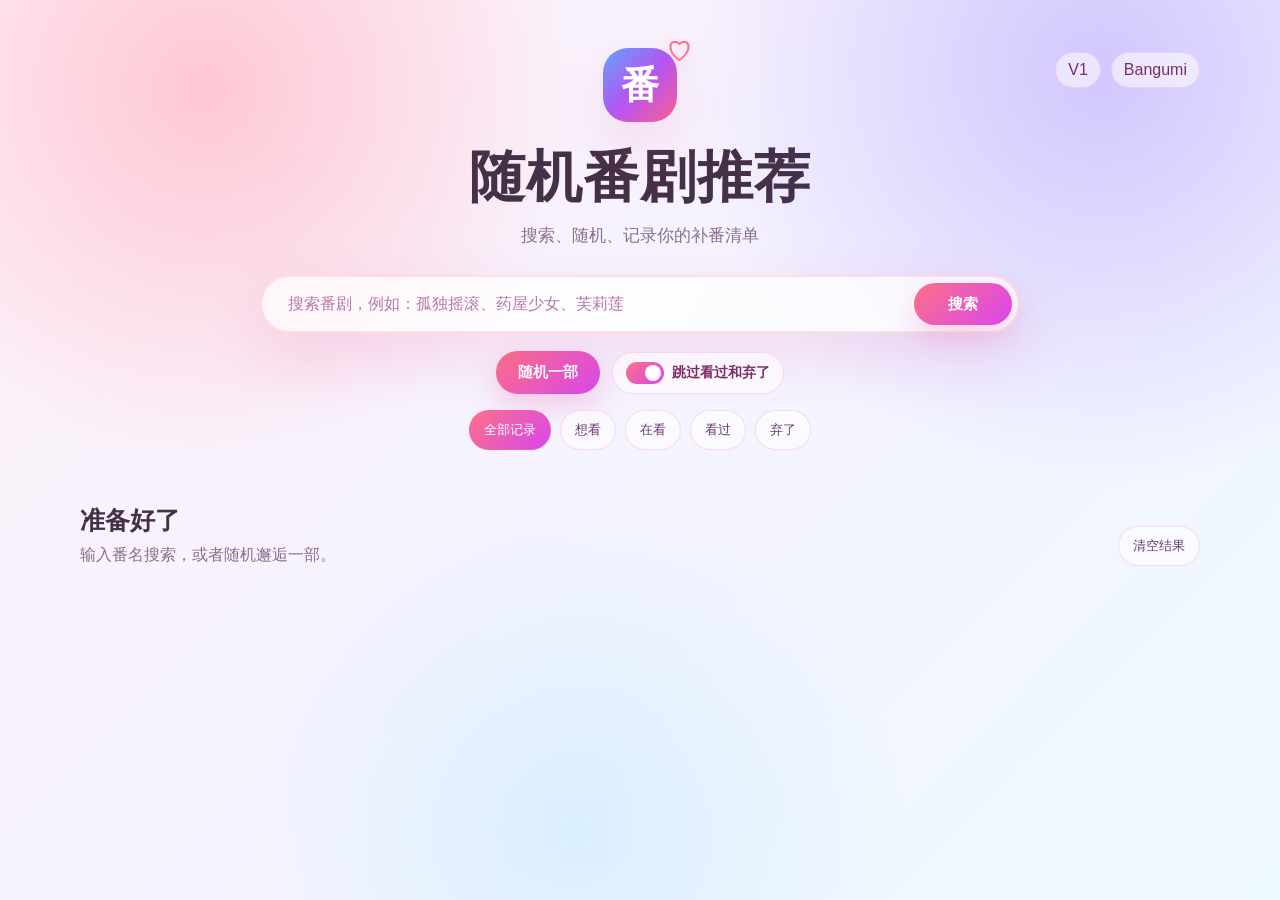
==== v1/index.html @ 69c16ca4 "Add files via upload" ====
<!DOCTYPE html>
<html lang="zh-CN">
<head>
  <meta charset="UTF-8" />
  <meta name="viewport" content="width=device-width, initial-scale=1.0" />
  <title>随机番剧推荐 V2</title>
  <link rel="stylesheet" href="style.css" />
</head>
<body>
  <main class="page">
    <section class="hero">
      <div class="top-links">
        <a href="./v1/">V1</a>
        <a href="https://bgm.tv/" target="_blank" rel="noreferrer">Bangumi</a>
      </div>

      <div class="logo">番</div>
      <h1>随机番剧推荐</h1>
      <p>搜索、随机、记录你的补番清单</p>

      <div class="search-shell">
        <input id="searchInput" type="text" autocomplete="off" placeholder="搜索番剧，例如：孤独摇滚、药屋少女、芙莉莲" />
        <button id="searchBtn">搜索</button>
      </div>

      <div class="quick-actions">
        <button id="randomBtn" class="primary-btn">随机一部</button>

        <label class="switch">
          <input id="skipWatchedInput" type="checkbox" checked />
          <span></span>
          <b>跳过看过和弃了</b>
        </label>
      </div>

      <div class="filters">
        <button class="filter-btn active" data-filter="全部">全部记录</button>
        <button class="filter-btn" data-filter="想看">想看</button>
        <button class="filter-btn" data-filter="在看">在看</button>
        <button class="filter-btn" data-filter="看过">看过</button>
        <button class="filter-btn" data-filter="弃了">弃了</button>
      </div>
    </section>

    <section class="result-head">
      <div>
        <h2 id="resultTitle">准备好了</h2>
        <p id="resultTip">输入番名搜索，或者随机邂逅一部。</p>
      </div>
      <button id="clearBtn" class="ghost-btn">清空结果</button>
    </section>

    <section id="resultList" class="grid"></section>
  </main>

  <template id="cardSkeleton">
    <article class="card skeleton-card">
      <div class="cover-wrap shimmer"></div>
      <div class="body">
        <div class="line shimmer"></div>
        <div class="line short shimmer"></div>
        <div class="chips">
          <span class="chip shimmer"></span>
          <span class="chip shimmer"></span>
          <span class="chip shimmer"></span>
        </div>
        <div class="text-block shimmer"></div>
      </div>
    </article>
  </template>

  <script src="app.js"></script>
</body>
</html>
---- v1/style.css ----
* {
  box-sizing: border-box;
}

:root {
  --text: #443047;
  --muted: #8a6f8d;
  --card: rgba(255, 255, 255, 0.72);
  --line: rgba(244, 114, 182, 0.24);
  --pink: #fb5f91;
  --purple: #b455f2;
  --blue: #60a5fa;
  --shadow: 0 24px 60px rgba(236, 72, 153, 0.16);
}

body {
  margin: 0;
  min-height: 100vh;
  font-family: "Microsoft YaHei", "PingFang SC", Arial, sans-serif;
  color: var(--text);
  background:
    radial-gradient(circle at 16% 10%, rgba(255, 183, 197, 0.72), transparent 28%),
    radial-gradient(circle at 86% 8%, rgba(196, 181, 253, 0.72), transparent 30%),
    radial-gradient(circle at 45% 92%, rgba(186, 230, 253, 0.42), transparent 30%),
    linear-gradient(135deg, #fff1f8, #f5f3ff 48%, #eef9ff);
}

button,
input {
  font-family: inherit;
}

button {
  border: 0;
  cursor: pointer;
}

.page {
  width: min(1120px, 92vw);
  margin: 0 auto;
  padding: 48px 0 72px;
}

.hero {
  position: relative;
  display: flex;
  flex-direction: column;
  align-items: center;
  text-align: center;
}

.top-links {
  position: absolute;
  right: 0;
  top: 4px;
  display: flex;
  gap: 10px;
}

.top-links a {
  padding: 8px 12px;
  border-radius: 999px;
  color: #7c2d64;
  text-decoration: none;
  background: rgba(255, 255, 255, 0.55);
  border: 1px solid var(--line);
  backdrop-filter: blur(16px);
}

.logo {
  position: relative;
  width: 74px;
  height: 74px;
  display: grid;
  place-items: center;
  border-radius: 25px;
  color: white;
  font-size: 38px;
  font-weight: 900;
  background: linear-gradient(135deg, var(--blue), var(--purple), var(--pink));
  box-shadow: var(--shadow);
}

.logo::after {
  content: "♡";
  position: absolute;
  right: -14px;
  top: -12px;
  color: #fb7185;
  font-size: 24px;
  text-shadow: 0 8px 18px rgba(236, 72, 153, 0.25);
}

h1 {
  margin: 18px 0 8px;
  font-size: clamp(34px, 6vw, 56px);
  letter-spacing: 1px;
}

.hero p {
  margin: 0 0 28px;
  color: var(--muted);
  font-size: 17px;
}

.search-shell {
  width: min(760px, 100%);
  height: 58px;
  display: flex;
  padding: 6px;
  border-radius: 999px;
  background: rgba(255, 255, 255, 0.72);
  border: 2px solid rgba(255, 182, 193, 0.42);
  backdrop-filter: blur(18px);
  box-shadow: var(--shadow);
}

.search-shell input {
  flex: 1;
  min-width: 0;
  border: 0;
  outline: 0;
  padding: 0 20px;
  background: transparent;
  color: #4c1d52;
  font-size: 16px;
}

.search-shell input::placeholder {
  color: #b779a7;
}

.search-shell button,
.primary-btn {
  border-radius: 999px;
  color: white;
  font-weight: 800;
  background: linear-gradient(135deg, #fb7185, #d946ef);
  box-shadow: 0 12px 28px rgba(236, 72, 153, 0.22);
}

.search-shell button {
  min-width: 98px;
  font-size: 15px;
}

.quick-actions {
  margin-top: 18px;
  display: flex;
  gap: 12px;
  align-items: center;
  justify-content: center;
  flex-wrap: wrap;
}

.primary-btn {
  padding: 12px 22px;
  font-size: 15px;
}

.switch {
  display: inline-flex;
  align-items: center;
  gap: 8px;
  padding: 9px 13px;
  border-radius: 999px;
  color: #7c2d64;
  background: rgba(255, 255, 255, 0.58);
  border: 1px solid var(--line);
  backdrop-filter: blur(16px);
  user-select: none;
}

.switch input {
  display: none;
}

.switch span {
  position: relative;
  width: 38px;
  height: 22px;
  border-radius: 999px;
  background: rgba(148, 163, 184, 0.45);
}

.switch span::after {
  content: "";
  position: absolute;
  left: 3px;
  top: 3px;
  width: 16px;
  height: 16px;
  border-radius: 999px;
  background: white;
  transition: 0.2s ease;
}

.switch input:checked + span {
  background: linear-gradient(135deg, #fb7185, #d946ef);
}

.switch input:checked + span::after {
  transform: translateX(16px);
}

.switch b {
  font-size: 14px;
  font-weight: 600;
}

.filters {
  margin-top: 16px;
  display: flex;
  gap: 9px;
  justify-content: center;
  flex-wrap: wrap;
}

.filter-btn,
.ghost-btn {
  padding: 10px 14px;
  border-radius: 999px;
  color: #6b3a73;
  background: rgba(255, 255, 255, 0.54);
  border: 1px solid var(--line);
  backdrop-filter: blur(16px);
  transition: 0.18s ease;
}

.filter-btn.active,
.filter-btn:hover,
.ghost-btn:hover {
  color: white;
  background: linear-gradient(135deg, #fb7185, #d946ef);
}

.result-head {
  margin: 54px 0 20px;
  display: flex;
  align-items: end;
  justify-content: space-between;
  gap: 16px;
}

.result-head h2 {
  margin: 0;
  font-size: 25px;
}

.result-head p {
  margin: 8px 0 0;
  color: var(--muted);
}

.grid {
  display: grid;
  grid-template-columns: repeat(auto-fill, minmax(230px, 1fr));
  gap: 18px;
}

.card {
  overflow: hidden;
  border-radius: 26px;
  background: var(--card);
  border: 2px solid rgba(255, 182, 193, 0.28);
  backdrop-filter: blur(18px);
  box-shadow: var(--shadow);
  transition: transform 0.2s ease, box-shadow 0.2s ease;
}

.card:hover {
  transform: translateY(-6px);
  box-shadow: 0 28px 70px rgba(236, 72, 153, 0.22);
}

.cover-wrap {
  position: relative;
  height: 322px;
  background: rgba(255, 255, 255, 0.42);
}

.cover {
  width: 100%;
  height: 100%;
  object-fit: cover;
  display: block;
  opacity: 0;
  transition: opacity 0.22s ease;
}

.cover.loaded {
  opacity: 1;
}

.status-badge {
  position: absolute;
  left: 12px;
  top: 12px;
  padding: 6px 10px;
  border-radius: 999px;
  color: white;
  font-size: 12px;
  background: rgba(76, 29, 82, 0.62);
  backdrop-filter: blur(14px);
}

.body {
  padding: 15px;
}

.title {
  margin: 0;
  font-size: 18px;
  line-height: 1.35;
  color: #4c1d52;
}

.jp-title {
  margin: 6px 0 10px;
  min-height: 18px;
  color: #9f6a9f;
  font-size: 13px;
}

.meta {
  display: flex;
  flex-wrap: wrap;
  gap: 7px;
  margin-bottom: 12px;
}

.meta span {
  padding: 4px 8px;
  border-radius: 999px;
  color: #7c2d64;
  font-size: 12px;
  background: rgba(253, 242, 248, 0.9);
  border: 1px solid var(--line);
}

.summary {
  margin: 0;
  height: 112px;
  overflow: hidden;
  color: #5f4967;
  font-size: 14px;
  line-height: 1.55;
}

.status-row {
  display: grid;
  grid-template-columns: repeat(2, 1fr);
  gap: 8px;
  margin-top: 14px;
}

.status-btn {
  padding: 9px 8px;
  border-radius: 14px;
  color: #7c2d64;
  background: rgba(253, 242, 248, 0.88);
  border: 1px solid var(--line);
}

.status-btn.active {
  color: white;
  background: linear-gradient(135deg, #fb7185, #d946ef);
}

.open-link {
  display: block;
  margin-top: 10px;
  padding: 10px;
  border-radius: 14px;
  text-align: center;
  color: #be185d;
  text-decoration: none;
  background: rgba(253, 242, 248, 0.86);
  border: 1px solid var(--line);
}

.empty,
.loading,
.error {
  grid-column: 1 / -1;
  padding: 48px 18px;
  border-radius: 26px;
  color: var(--muted);
  text-align: center;
  background: rgba(255, 255, 255, 0.48);
  border: 1px solid var(--line);
  backdrop-filter: blur(18px);
}

.skeleton-card {
  pointer-events: none;
}

.line {
  height: 18px;
  border-radius: 10px;
  margin-bottom: 10px;
}

.line.short {
  width: 62%;
}

.chips {
  display: flex;
  gap: 8px;
  margin-bottom: 12px;
}

.chip {
  width: 64px;
  height: 22px;
  border-radius: 999px;
}

.text-block {
  height: 112px;
  border-radius: 14px;
}

.shimmer {
  background: linear-gradient(90deg, rgba(255,255,255,0.32), rgba(255,255,255,0.82), rgba(255,255,255,0.32));
  background-size: 220% 100%;
  animation: shimmer 1.15s infinite linear;
}

@keyframes shimmer {
  to {
    background-position: -220% 0;
  }
}

@media (max-width: 720px) {
  .page {
    padding-top: 34px;
  }

  .top-links {
    position: static;
    margin-bottom: 14px;
  }

  .logo {
    width: 60px;
    height: 60px;
    border-radius: 20px;
    font-size: 31px;
  }

  .hero p {
    margin-bottom: 22px;
    font-size: 15px;
  }

  .search-shell {
    width: 100%;
    height: 52px;
    padding: 5px;
  }

  .search-shell input {
    padding: 0 14px;
    font-size: 14px;
  }

  .search-shell button {
    min-width: 76px;
    font-size: 14px;
  }

  .result-head {
    display: block;
    margin-top: 42px;
  }

  .ghost-btn {
    margin-top: 12px;
  }

  .grid {
    grid-template-columns: 1fr;
  }

  .cover-wrap {
    height: 360px;
  }
}
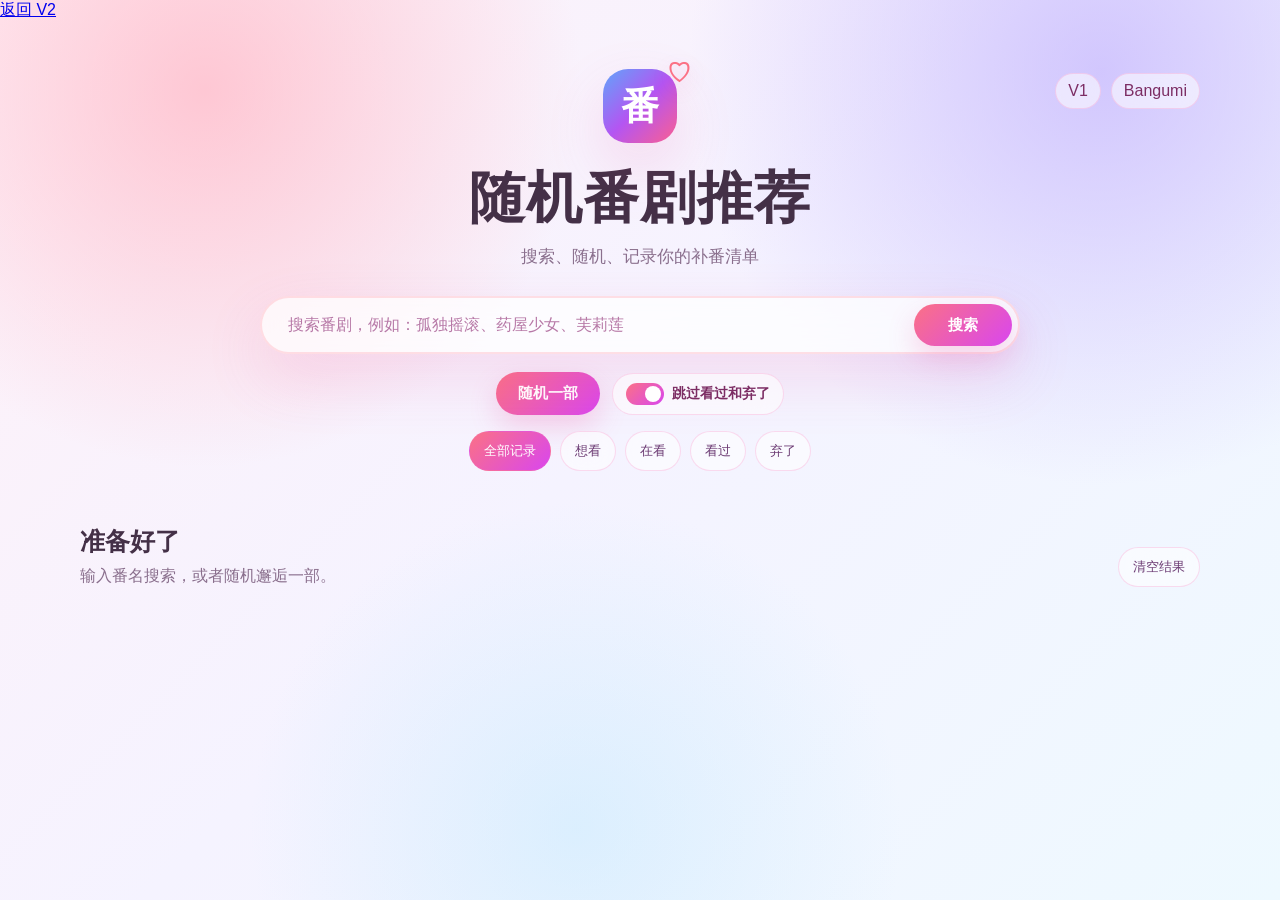
==== commit fdeb22f3: "Add back link to V2 in index.html" ====
--- a/v1/index.html
+++ b/v1/index.html
@@ -6,6 +6,7 @@
   <title>随机番剧推荐 V2</title>
   <link rel="stylesheet" href="style.css" />
 </head>
+  <a class="back-v2-link" href="../">返回 V2</a>
 <body>
   <main class="page">
     <section class="hero">
